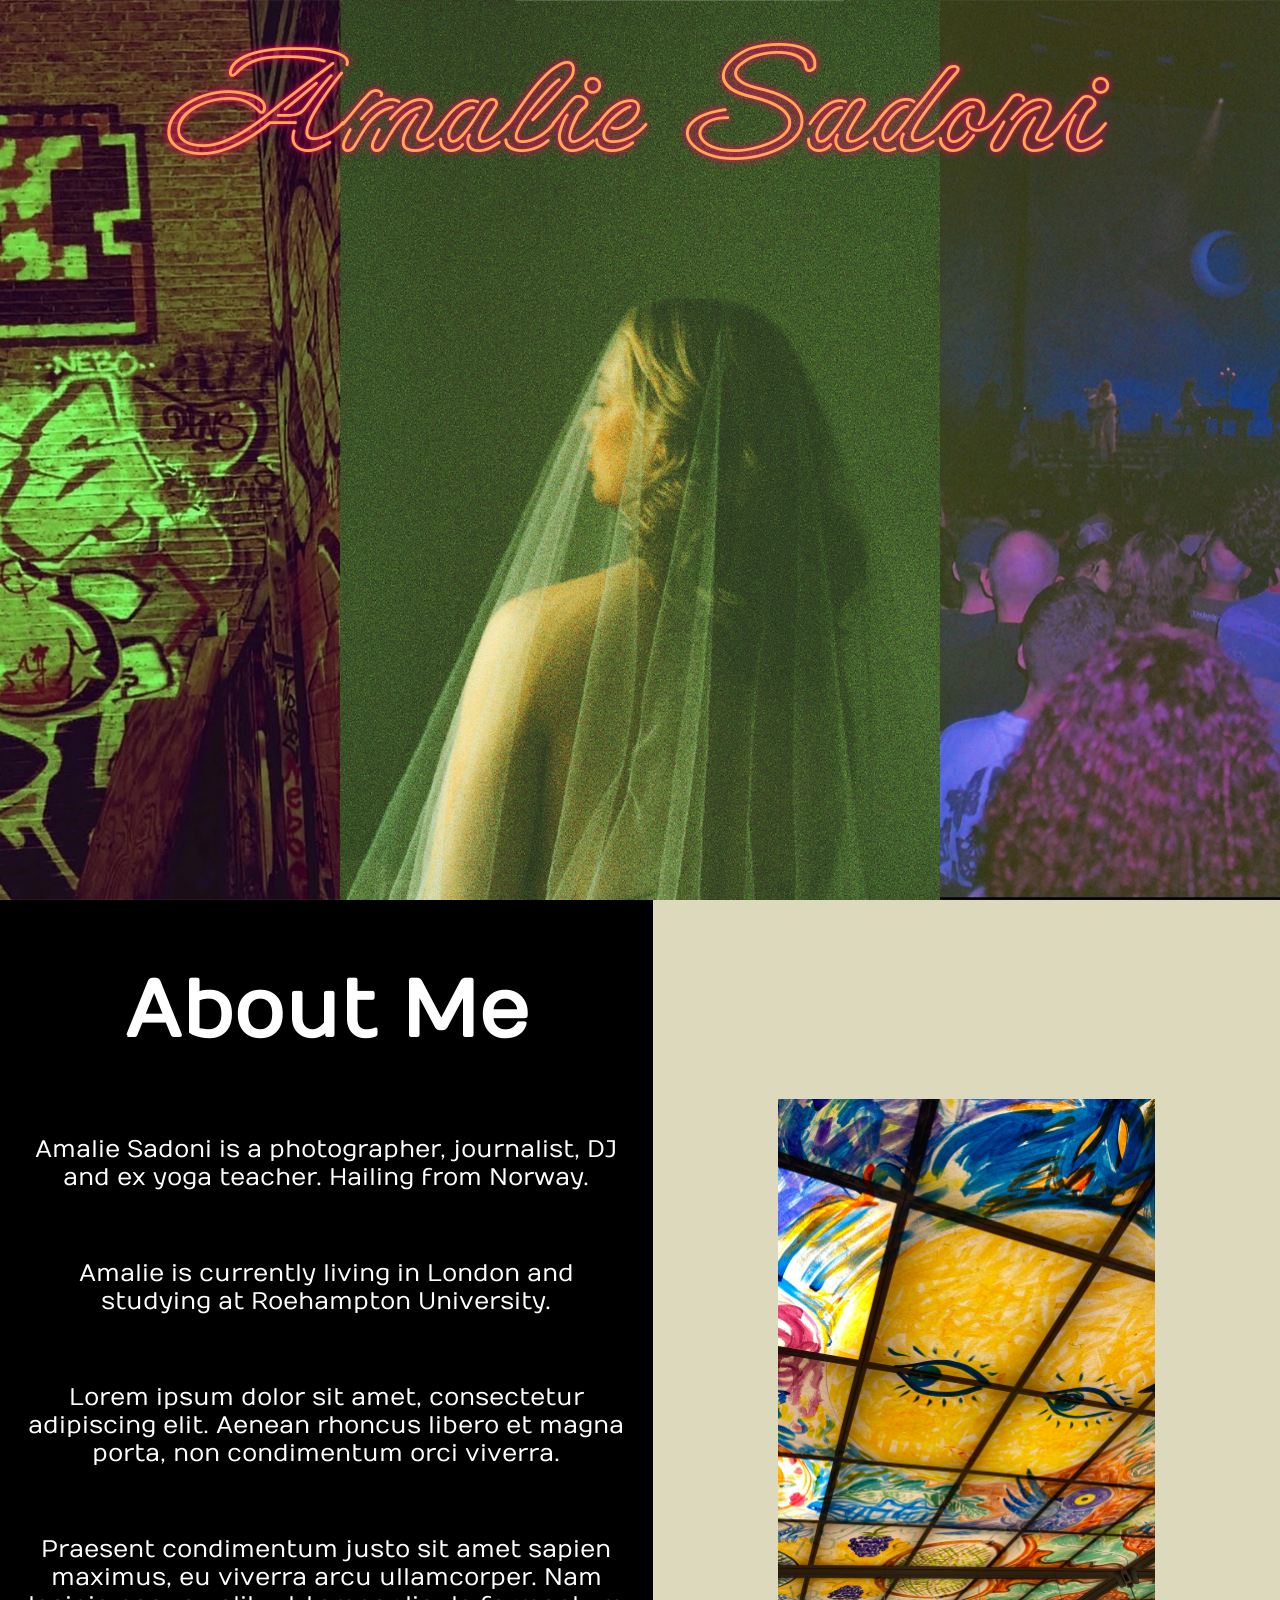
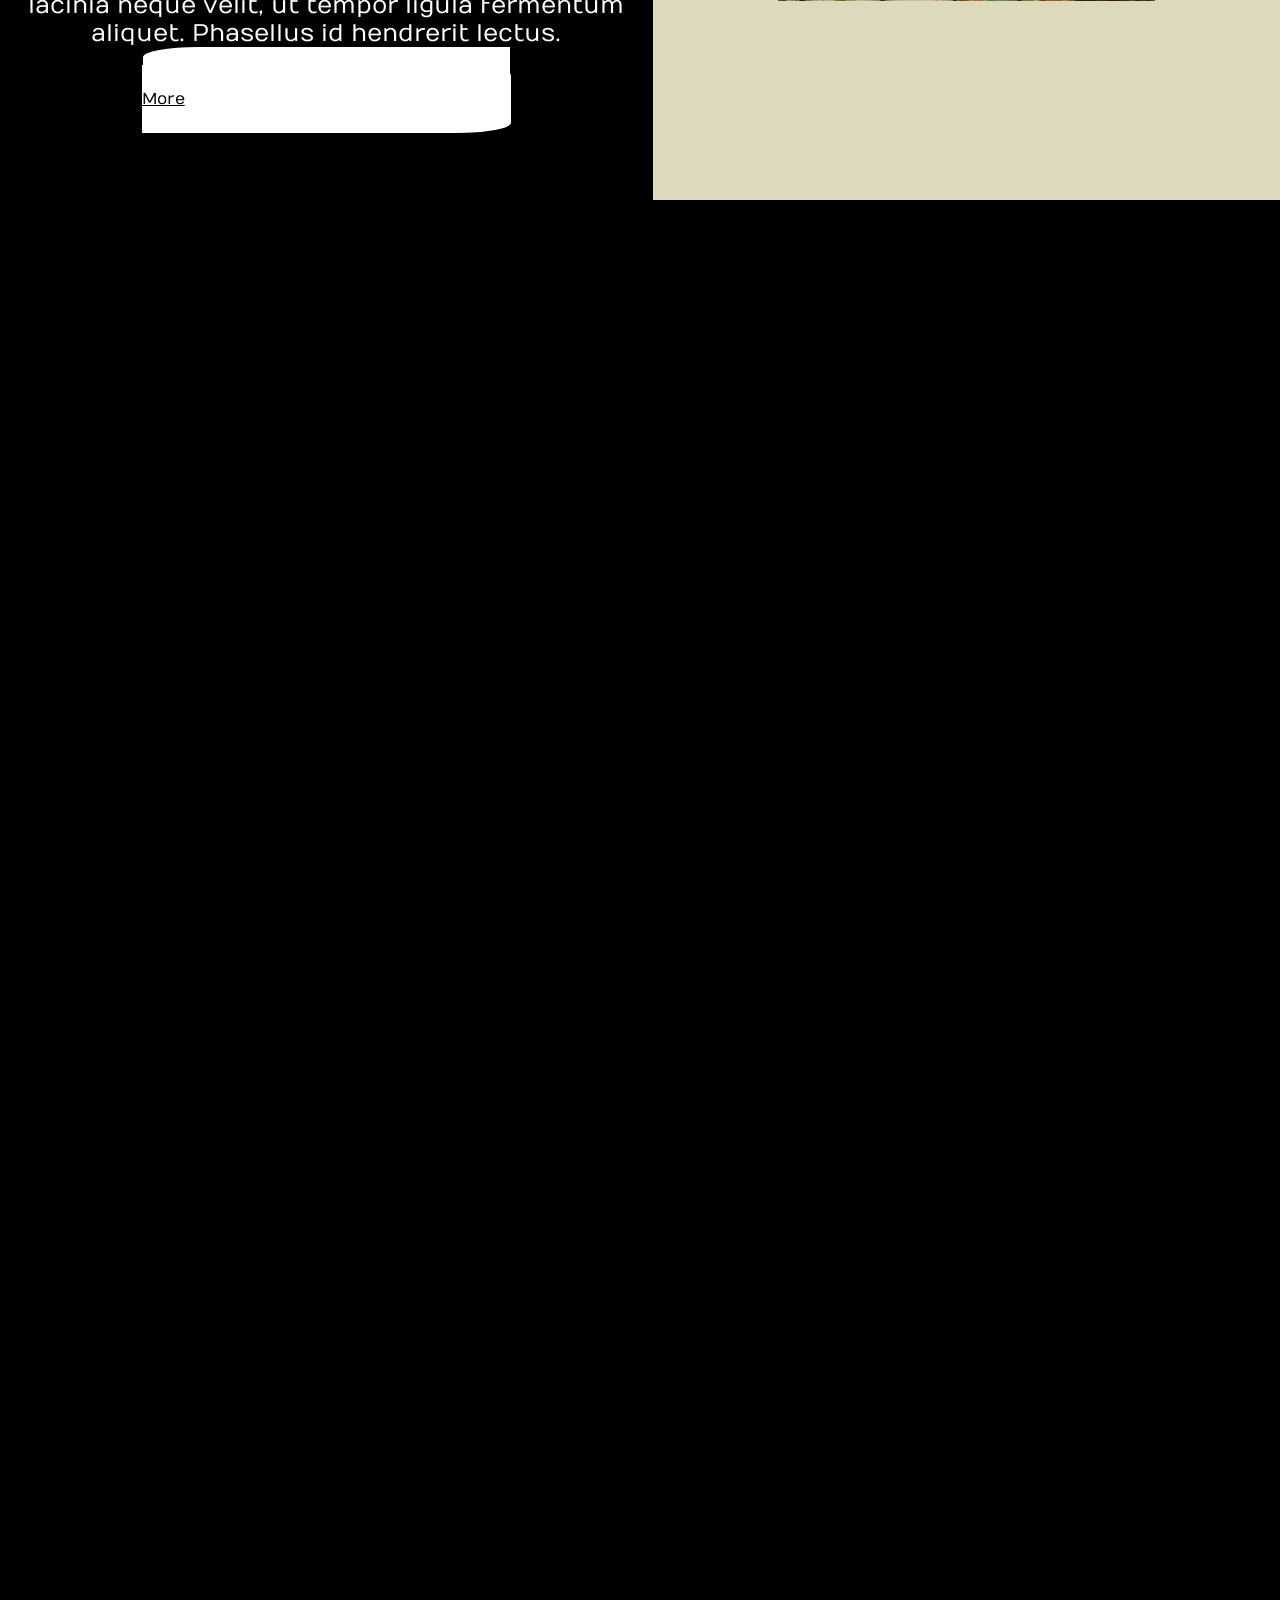
==== index.html @ 9dbdd874 "Added about me section and made changes to main splash." ====
<!DOCTYPE html>
<html lang="en">
  <head>
    <meta charset="UTF-8" />
    <meta name="viewport" content="width=device-width, initial-scale=1.0" />
    <link href="stylesheet.css" rel="stylesheet" />
    <title>Amalie Sadoni</title>
    <link rel="icon" type="image/x-icon" href="/Media/Small Asterisk.ico" />

    <!-- Google Font Imports-->
    <link rel="preconnect" href="https://fonts.googleapis.com">
    <link rel="preconnect" href="https://fonts.gstatic.com" crossorigin>
    <link href="https://fonts.googleapis.com/css2?family=Neonderthaw&display=swap" rel="stylesheet">
    <link rel="preconnect" href="https://fonts.googleapis.com">
    <link rel="preconnect" href="https://fonts.gstatic.com" crossorigin>
    <link href="https://fonts.googleapis.com/css2?family=Numans&display=swap" rel="stylesheet">
  
  </head>

  <body>

    <!--Splash-->
    <div class="section" id="Splash">
        <h1 class="neonderthaw-regular neon">Amalie Sadoni</h1>
    </div>


    <!--About Me-->
    <div class="section section-grid" id="About Me">
      <div class="section-text">
        <h2>About Me</h2>
        <br>
        <p>Amalie Sadoni is a photographer, journalist, DJ and ex yoga teacher. Hailing from Norway.</p>
        <br>
        <p>Amalie is currently living in London and studying at Roehampton University.</p>
        <br>
        <p>Lorem ipsum dolor sit amet, consectetur adipiscing elit. Aenean rhoncus libero et magna porta, non condimentum orci viverra.</p>
        <br>
        <p>Praesent condimentum justo sit amet sapien maximus, eu viverra arcu ullamcorper. Nam lacinia neque velit, ut tempor ligula fermentum aliquet. Phasellus id hendrerit lectus.</p>
        <a class="button" href="">Read More</a>
      </div>

      <div class="section-image">
        <img src="Media/Moon Glass Window.jpeg">
      </div>
    </div>


    <!--Gallery-->
    <div class="section" id="Gallery">
      <h2></h2>
    </div>

    
    <!--Blog-->
    <div class="section" id="Blog">

    </div>


    <!--Footer-->
    <div class="footer" >

    </div>

  </body>
</html>
---- stylesheet.css ----
* {
    padding: 0px;
    margin: 0px;
    overflow-x: hidden;
    box-sizing: border-box;
    
    /* Delete comment for debug*/
    /*border: red 2px;
    border-style: solid; */
}

/* Google fonts */
.neonderthaw-regular {
  font-family: "Neonderthaw", cursive;
  font-weight: 400;
  font-style: normal;
}

.numans-regular {
  font-family: "Numans", sans-serif;
  font-weight: 400;
  font-style: normal;
}

.section {
    height: 100vh;
    width: 100%;
    background-color: #DDD9BD;
}

.neon {
  color: #FFAD4E;
  text-shadow: 0 0 3px #ff006f,
  0 0 10px #ff006f;
}

.neon-pink {
  color: #ff006f;
}

#Splash h1 {
  /* Clamp function syntax: Min size, preferred size, max size. +1 rem is so that it can be zoomed for accessability.*/
  font-size: clamp(80%, 10vw + 1rem, 95vw);
  text-wrap: wrap;
  text-align: center;
}

#Splash {
  display: grid;
  background-image: url(Media/Amalie\ Collage.png);
  background-repeat: repeat;
  background-position: center;
  background-size: cover;
}

#Avatar {
  display: block;
  width: 250px;
  height: auto;
  border: white;
  border-style: solid;
  border-radius: 100%;
  margin: auto;
  margin-top: 50px;
}

.links img {
  height: 10vh;
}

.links {
  display: flex;
  justify-content: space-around;
  flex-direction: row;
}

.section-grid {
  display: grid;
  grid-template-columns: 51% auto;
}

.section {
  background-color: #000;
  color: white;
  font-family: "Numans";
  text-align: center;
}

.section h2 {
  font-size: 5rem;
  margin: 10% 5% 5% 5%;
}

.section p {
  font-size: 1.5rem;
  margin: 25px;
}

.button {
  color: black;
  background-color: white;
  border-radius: 15%;
  border: white 10px;
  padding: 25px 50%;
}

.section-image {
  background-color: #DDD9BD;
  display: flex;
  justify-content: center;
  align-items: center;
}

.section-image img {
  width: 60%;
}
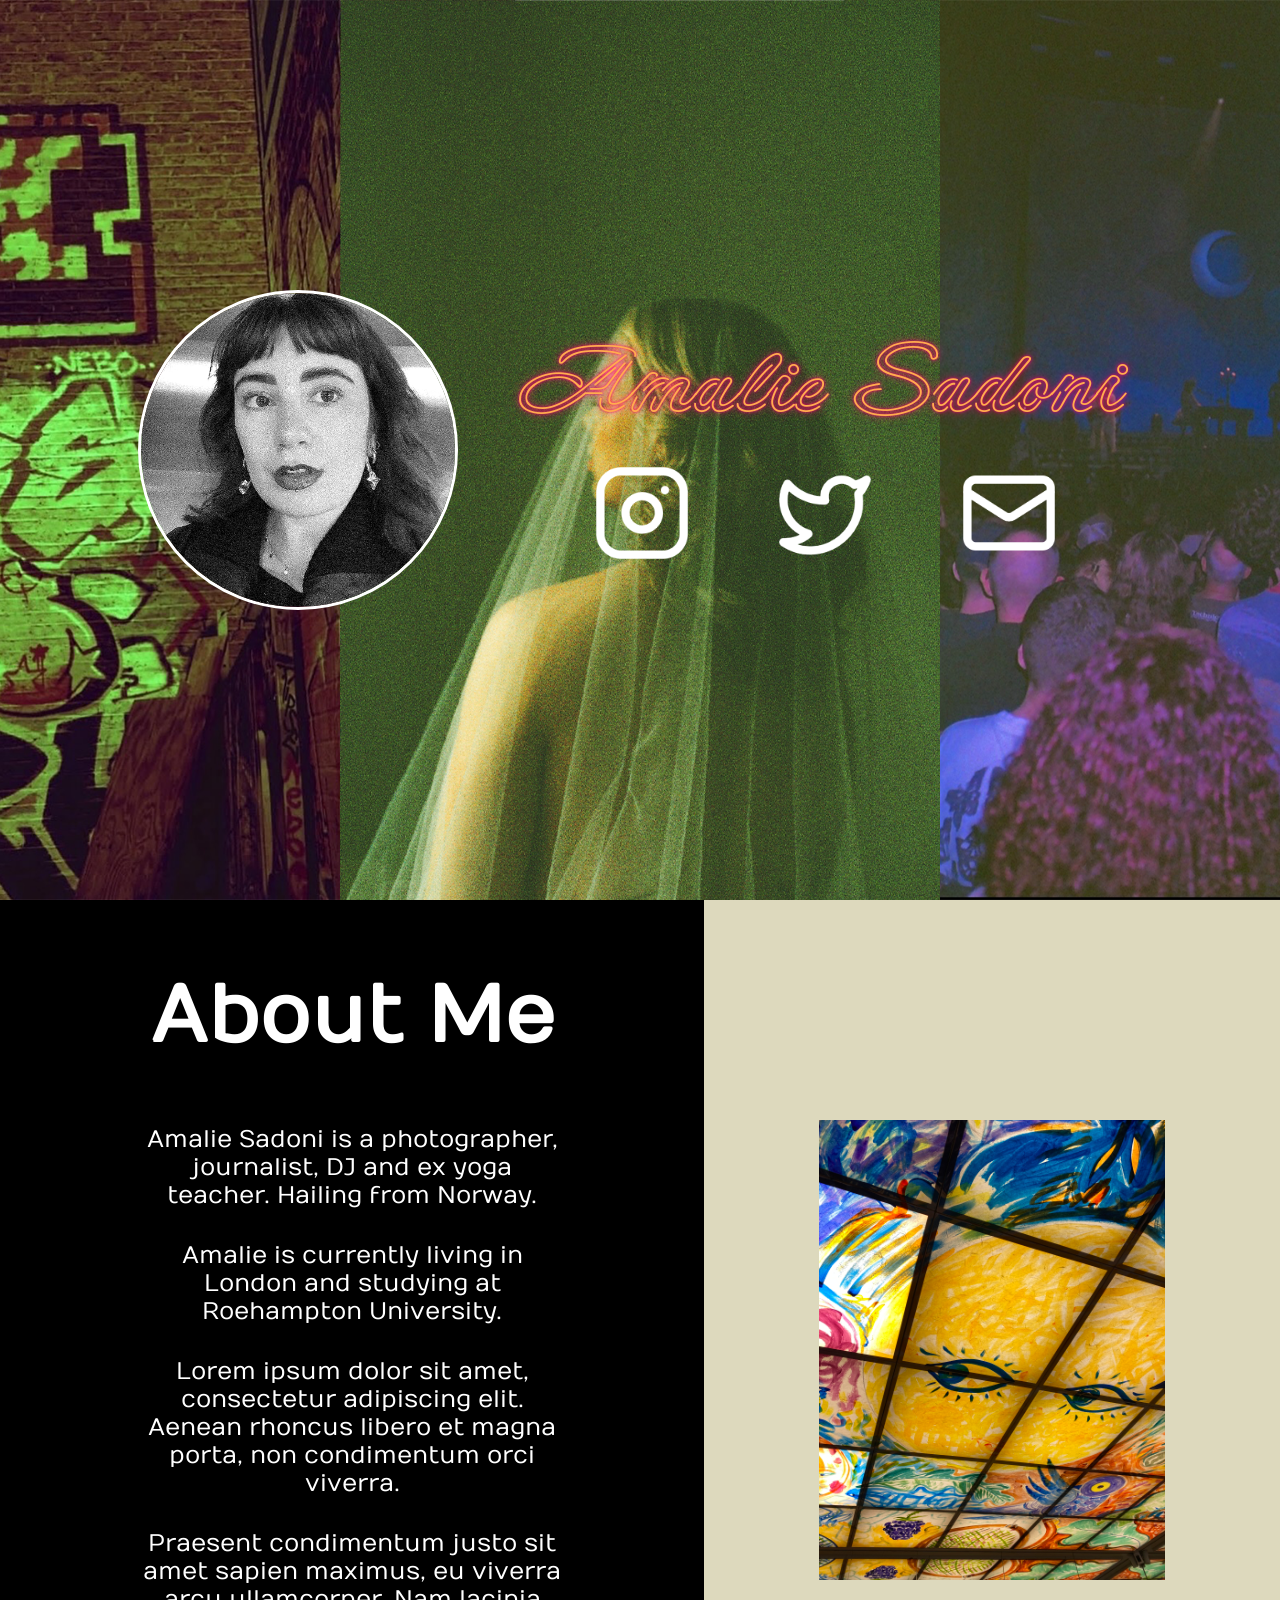
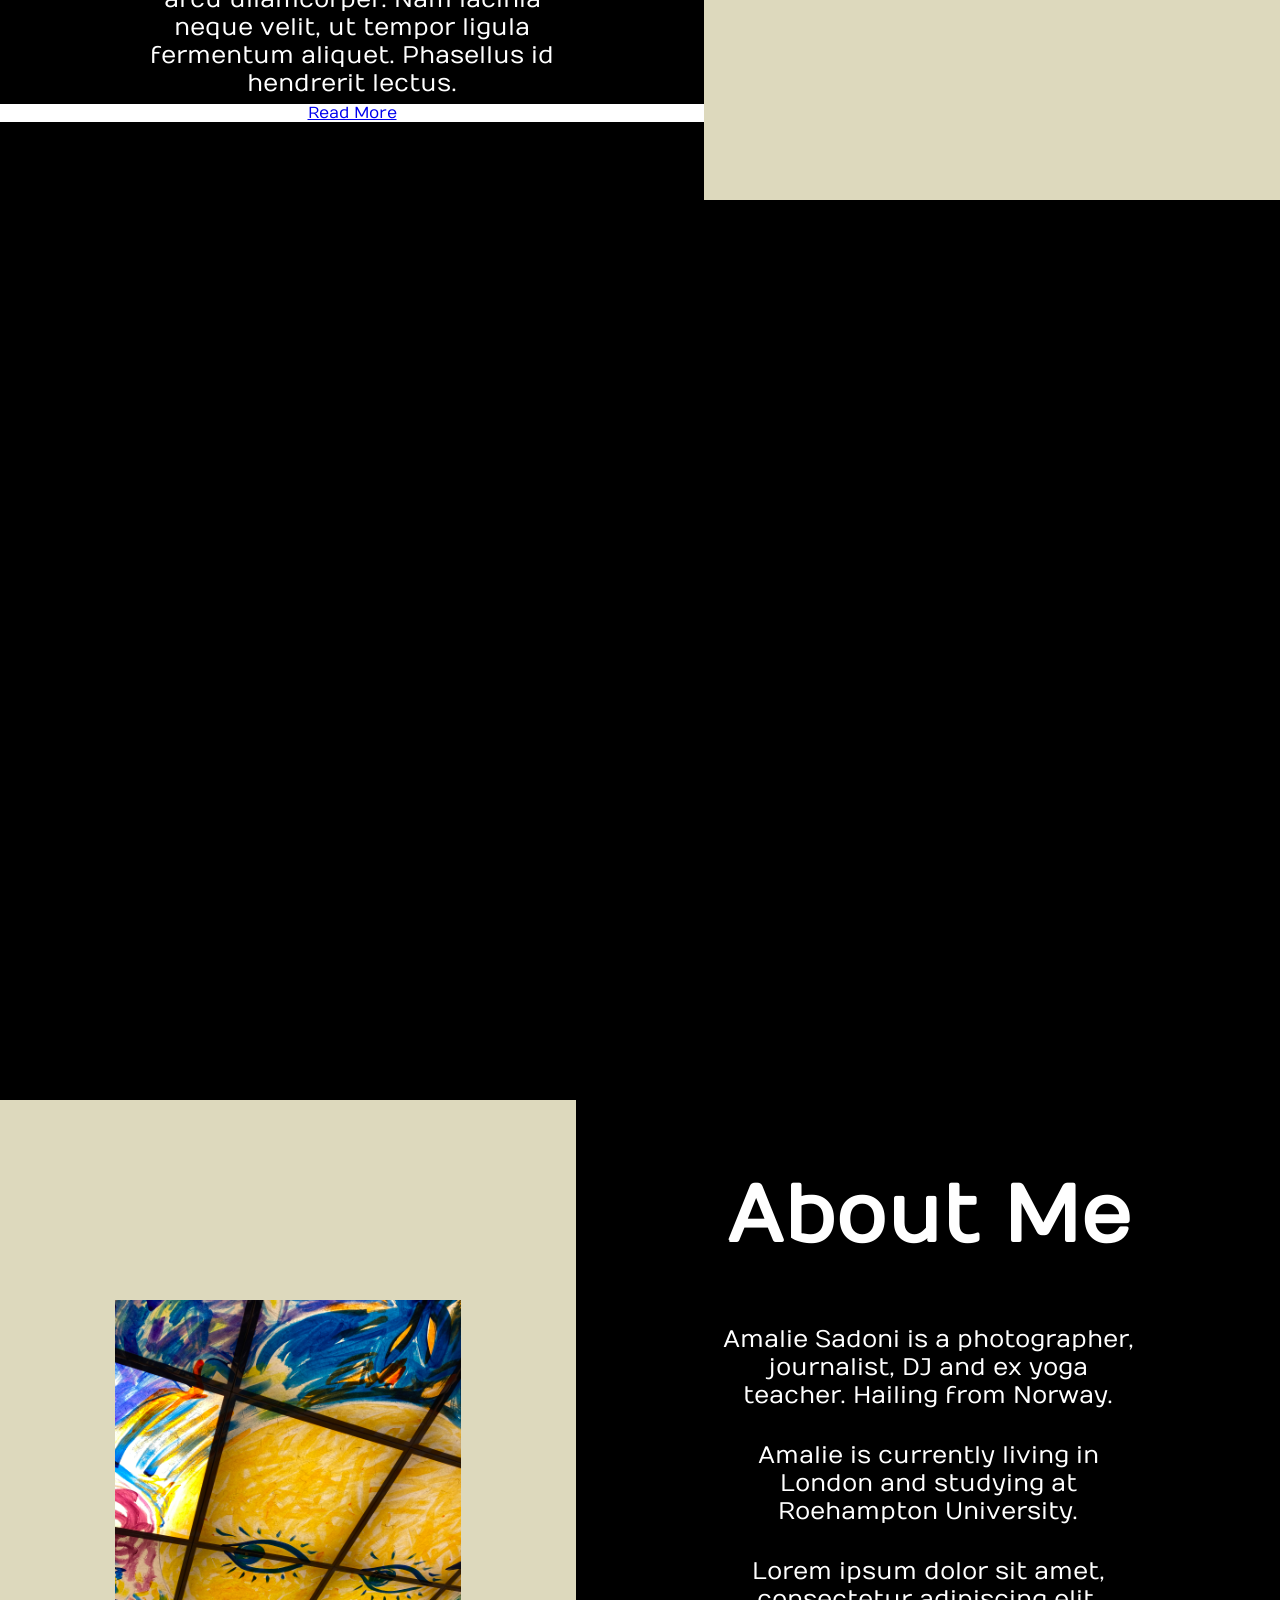
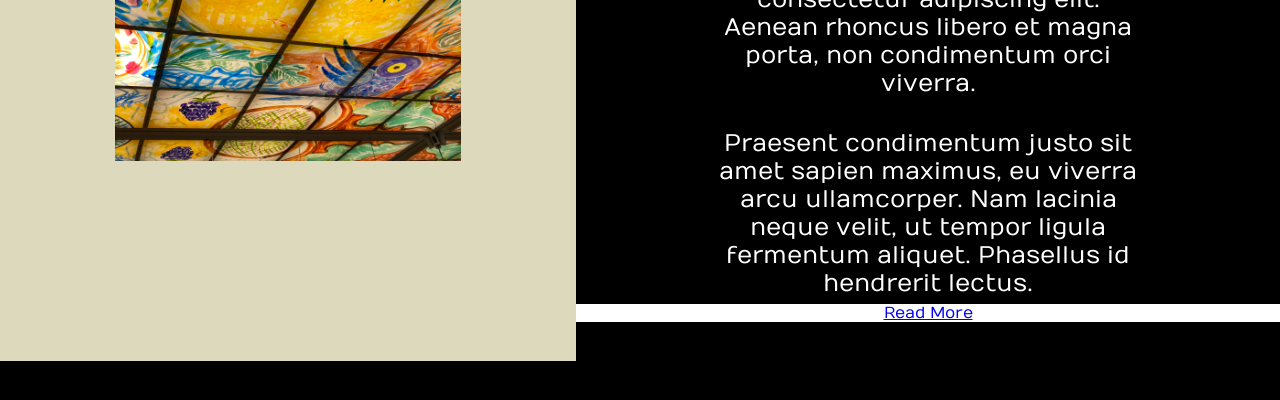
==== commit af7fa421: "Changed thingssss." ====
--- a/index.html
+++ b/index.html
@@ -21,12 +21,18 @@
 
     <!--Splash-->
     <div class="section" id="Splash">
+        <img src="Media/Amalie Avatar.png" id="Avatar">
         <h1 class="neonderthaw-regular neon">Amalie Sadoni</h1>
+        <div class="socials">
+          <img src="Media/icons/instagram.png">
+          <img src="Media/icons/twitter.png">
+          <img src="Media/icons/mail.png">
+        </div>
     </div>
 
 
     <!--About Me-->
-    <div class="section section-grid" id="About Me">
+    <div class="section section-grid" id="AboutMe">
       <div class="section-text">
         <h2>About Me</h2>
         <br>
@@ -37,7 +43,9 @@
         <p>Lorem ipsum dolor sit amet, consectetur adipiscing elit. Aenean rhoncus libero et magna porta, non condimentum orci viverra.</p>
         <br>
         <p>Praesent condimentum justo sit amet sapien maximus, eu viverra arcu ullamcorper. Nam lacinia neque velit, ut tempor ligula fermentum aliquet. Phasellus id hendrerit lectus.</p>
-        <a class="button" href="">Read More</a>
+        <div class="button">
+          <a href="aboutme.html">Read More</a>
+        </div>
       </div>
 
       <div class="section-image">
@@ -53,8 +61,23 @@
 
     
     <!--Blog-->
-    <div class="section" id="Blog">
-
+    <div class="section section-grid" id="Blog">
+      <div class="section-image">
+        <img src="Media/Moon Glass Window.jpeg">
+      </div>
+      <div class="section-text">
+        <h2>About Me</h2>
+        <br>
+        <p>Amalie Sadoni is a photographer, journalist, DJ and ex yoga teacher. Hailing from Norway.</p>
+        <br>
+        <p>Amalie is currently living in London and studying at Roehampton University.</p>
+        <br>
+        <p>Lorem ipsum dolor sit amet, consectetur adipiscing elit. Aenean rhoncus libero et magna porta, non condimentum orci viverra.</p>
+        <br>
+        <p>Praesent condimentum justo sit amet sapien maximus, eu viverra arcu ullamcorper. Nam lacinia neque velit, ut tempor ligula fermentum aliquet. Phasellus id hendrerit lectus.</p>
+        <div class="button">
+          <a href="aboutme.html">Read More</a>
+        </div>
     </div>
 
 
--- a/stylesheet.css
+++ b/stylesheet.css
@@ -6,9 +6,12 @@
     
     /* Delete comment for debug*/
     /*border: red 2px;
-    border-style: solid; */
+    border-style: solid;*/
 }
 
+body {
+  background-color: #DDD9BD;
+}
 /* Google fonts */
 .neonderthaw-regular {
   font-family: "Neonderthaw", cursive;
@@ -34,49 +37,56 @@
   0 0 10px #ff006f;
 }
 
-.neon-pink {
-  color: #ff006f;
+/*How to code this was genuinely the worst thing I've ever done it made me wanna cry omg LMFAO*/
+#Splash {
+  background-image: url(Media/Amalie\ Collage.png);
+  background-repeat: repeat;
+  background-position: center;
+  background-size: cover;
+  display: grid;
+  grid-template-columns: auto auto;
+  grid-template-rows: auto auto;
+  justify-content: center;
+  align-content: center;
 }
 
 #Splash h1 {
   /* Clamp function syntax: Min size, preferred size, max size. +1 rem is so that it can be zoomed for accessability.*/
-  font-size: clamp(80%, 10vw + 1rem, 95vw);
-  text-wrap: wrap;
+  font-size: clamp(80%, 6vw + 1rem, 95vw);
+  text-wrap: nowrap;
   text-align: center;
-}
-
-#Splash {
-  display: grid;
-  background-image: url(Media/Amalie\ Collage.png);
-  background-repeat: repeat;
-  background-position: center;
-  background-size: cover;
+  margin: auto;
+  padding: 0px 1rem;
 }
 
 #Avatar {
-  display: block;
-  width: 250px;
-  height: auto;
   border: white;
   border-style: solid;
   border-radius: 100%;
-  margin: auto;
-  margin-top: 50px;
+  width: 25vw;
+  grid-row-start: 1;
+  grid-row-end: 3;
+  margin-right: 50px;
 }
 
-.links img {
-  height: 10vh;
+.socials {
+  display: flex;
+  justify-content: space-evenly;
 }
 
-.links {
-  display: flex;
-  justify-content: space-around;
-  flex-direction: row;
+.socials img {
+  height: 100px;
+  width: auto; 
 }
 
-.section-grid {
+#AboutMe {
   display: grid;
-  grid-template-columns: 51% auto;
+  grid-template-columns: 55% auto;
+}
+
+#Blog {
+  display: grid;
+  grid-template-columns: auto 55%;
 }
 
 .section {
@@ -93,15 +103,13 @@
 
 .section p {
   font-size: 1.5rem;
-  margin: 25px;
+  margin: 1% 20%;
 }
 
 .button {
-  color: black;
+  color: #000;
   background-color: white;
-  border-radius: 15%;
   border: white 10px;
-  padding: 25px 50%;
 }
 
 .section-image {
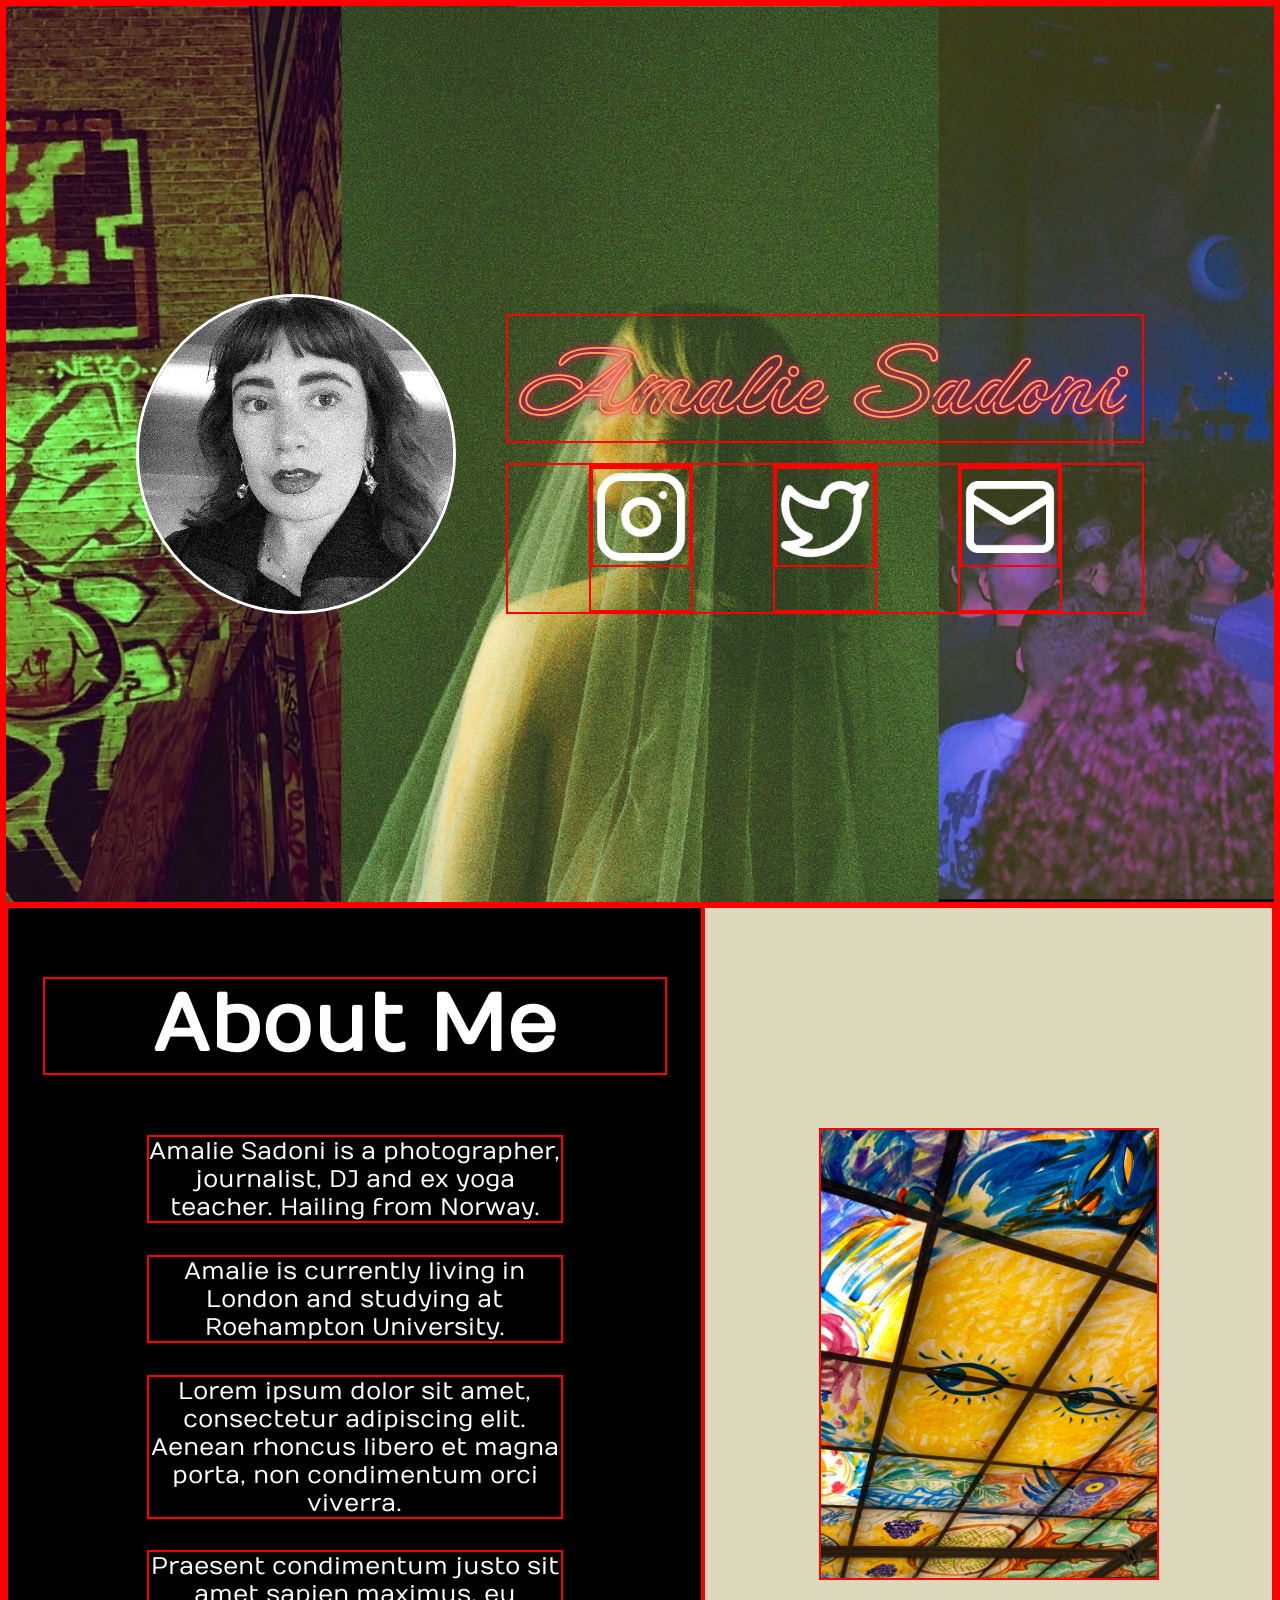
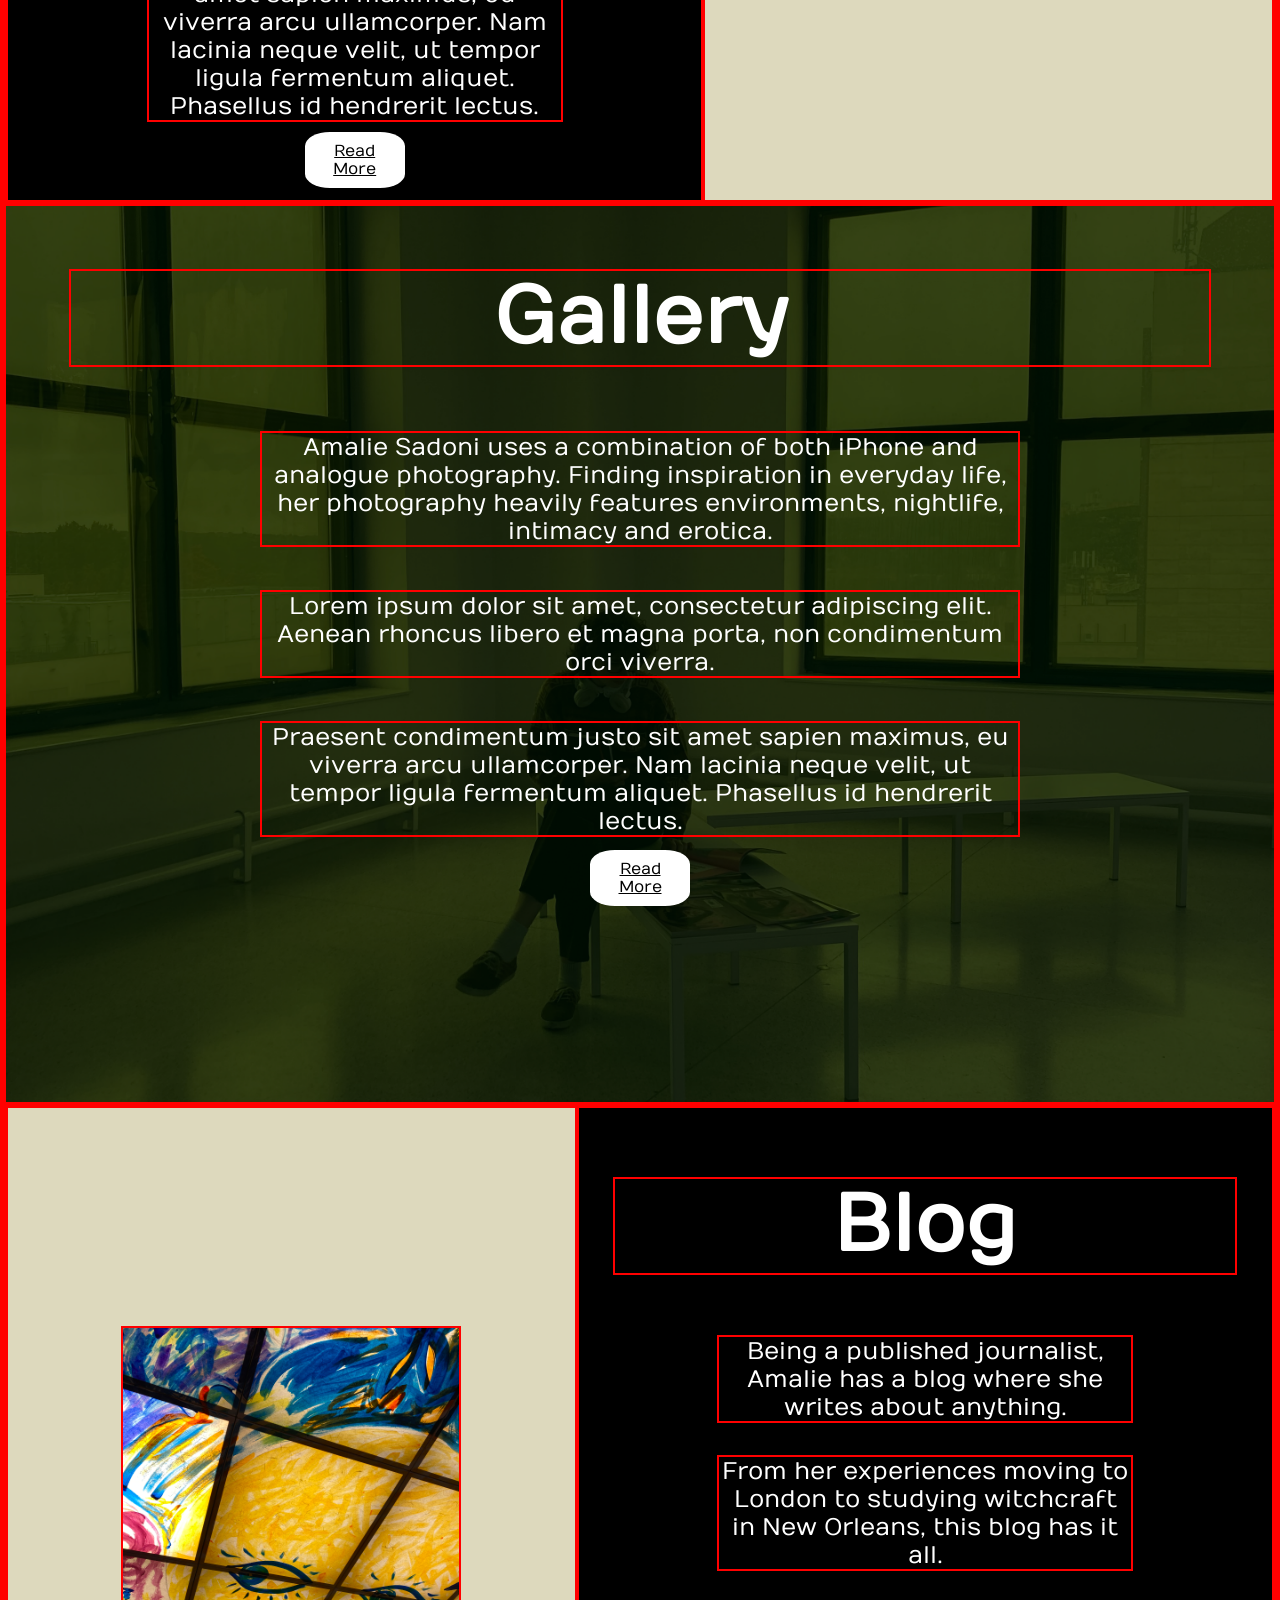
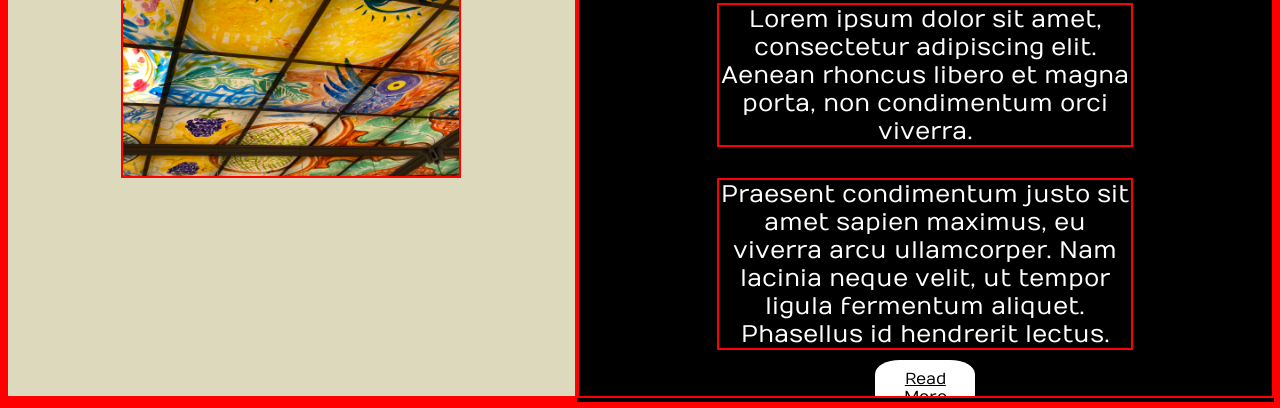
==== commit 8eb99ca4: "Added new pages." ====
--- a/index.html
+++ b/index.html
@@ -24,9 +24,9 @@
         <img src="Media/Amalie Avatar.png" id="Avatar">
         <h1 class="neonderthaw-regular neon">Amalie Sadoni</h1>
         <div class="socials">
-          <img src="Media/icons/instagram.png">
-          <img src="Media/icons/twitter.png">
-          <img src="Media/icons/mail.png">
+          <a href="https://www.instagram.com/zenklubben/" target="_blank"><img src="Media/icons/instagram.png"></a>
+          <a href="https://x.com/zenklubben" target="_blank"><img src="Media/icons/twitter.png"></a>
+          <a href="mailto:notarealemail@gmail.com"><img src="Media/icons/mail.png"></a>
         </div>
     </div>
 
@@ -43,9 +43,7 @@
         <p>Lorem ipsum dolor sit amet, consectetur adipiscing elit. Aenean rhoncus libero et magna porta, non condimentum orci viverra.</p>
         <br>
         <p>Praesent condimentum justo sit amet sapien maximus, eu viverra arcu ullamcorper. Nam lacinia neque velit, ut tempor ligula fermentum aliquet. Phasellus id hendrerit lectus.</p>
-        <div class="button">
-          <a href="aboutme.html">Read More</a>
-        </div>
+        <a class="button" href="aboutme.html">Read More</a>        
       </div>
 
       <div class="section-image">
@@ -56,7 +54,13 @@
 
     <!--Gallery-->
     <div class="section" id="Gallery">
-      <h2></h2>
+      <h2>Gallery</h2>
+      <p>Amalie Sadoni uses a combination of both iPhone and analogue photography. Finding inspiration in everyday life, her photography heavily features environments, nightlife, intimacy and erotica.</p>
+      <br>
+      <p>Lorem ipsum dolor sit amet, consectetur adipiscing elit. Aenean rhoncus libero et magna porta, non condimentum orci viverra.</p>
+      <br>
+      <p>Praesent condimentum justo sit amet sapien maximus, eu viverra arcu ullamcorper. Nam lacinia neque velit, ut tempor ligula fermentum aliquet. Phasellus id hendrerit lectus.</p>
+          <a class="button" href="aboutme.html">Read More</a>
     </div>
 
     
@@ -66,18 +70,16 @@
         <img src="Media/Moon Glass Window.jpeg">
       </div>
       <div class="section-text">
-        <h2>About Me</h2>
+        <h2>Blog</h2>
         <br>
-        <p>Amalie Sadoni is a photographer, journalist, DJ and ex yoga teacher. Hailing from Norway.</p>
+        <p>Being a published journalist, Amalie has a blog where she writes about anything.</p>
         <br>
-        <p>Amalie is currently living in London and studying at Roehampton University.</p>
+        <p>From her experiences moving to London to studying witchcraft in New Orleans, this blog has it all.</p>
         <br>
         <p>Lorem ipsum dolor sit amet, consectetur adipiscing elit. Aenean rhoncus libero et magna porta, non condimentum orci viverra.</p>
         <br>
         <p>Praesent condimentum justo sit amet sapien maximus, eu viverra arcu ullamcorper. Nam lacinia neque velit, ut tempor ligula fermentum aliquet. Phasellus id hendrerit lectus.</p>
-        <div class="button">
-          <a href="aboutme.html">Read More</a>
-        </div>
+          <a class="button" href="aboutme.html">Read More</a>
     </div>
 
 
--- a/stylesheet.css
+++ b/stylesheet.css
@@ -5,8 +5,8 @@
     box-sizing: border-box;
     
     /* Delete comment for debug*/
-    /*border: red 2px;
-    border-style: solid;*/
+    border: red 2px;
+    border-style: solid;
 }
 
 body {
@@ -107,9 +107,22 @@
 }
 
 .button {
+  margin: 10px auto;
+  text-align: center;
+  padding: 10px;
+  display: block;
   color: #000;
   background-color: white;
   border: white 10px;
+  width: 100px;
+  border-radius: 25%;
+  justify-content: center;
+  align-items: center;
+}
+
+.button a {
+  color: #000;
+  text-decoration: none;
 }
 
 .section-image {
@@ -121,4 +134,15 @@
 
 .section-image img {
   width: 60%;
+}
+
+#Gallery {
+  background-image: url(Media/Gallery\ Background.png);
+  background-repeat: repeat;
+  background-position: center;
+  background-size: cover;
+}
+
+#Gallery h2 {
+  margin-top: 5%
 }
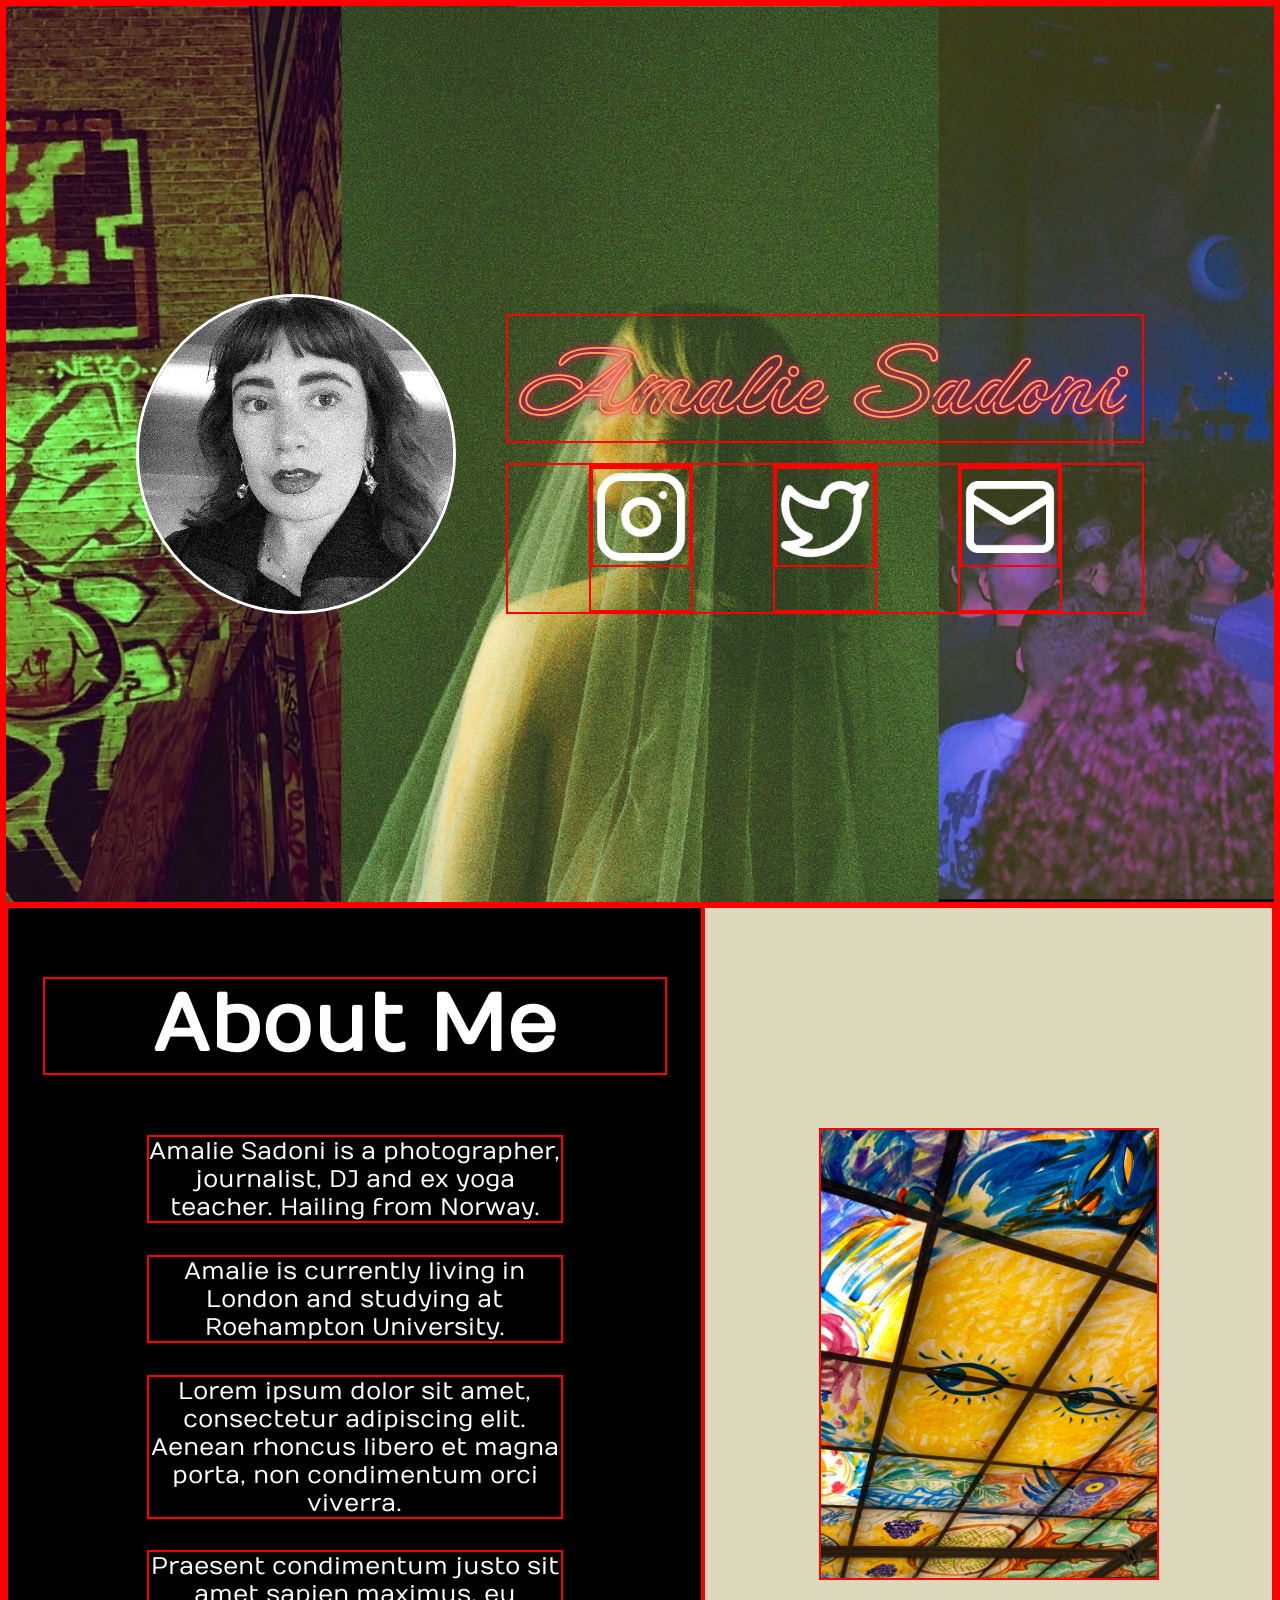
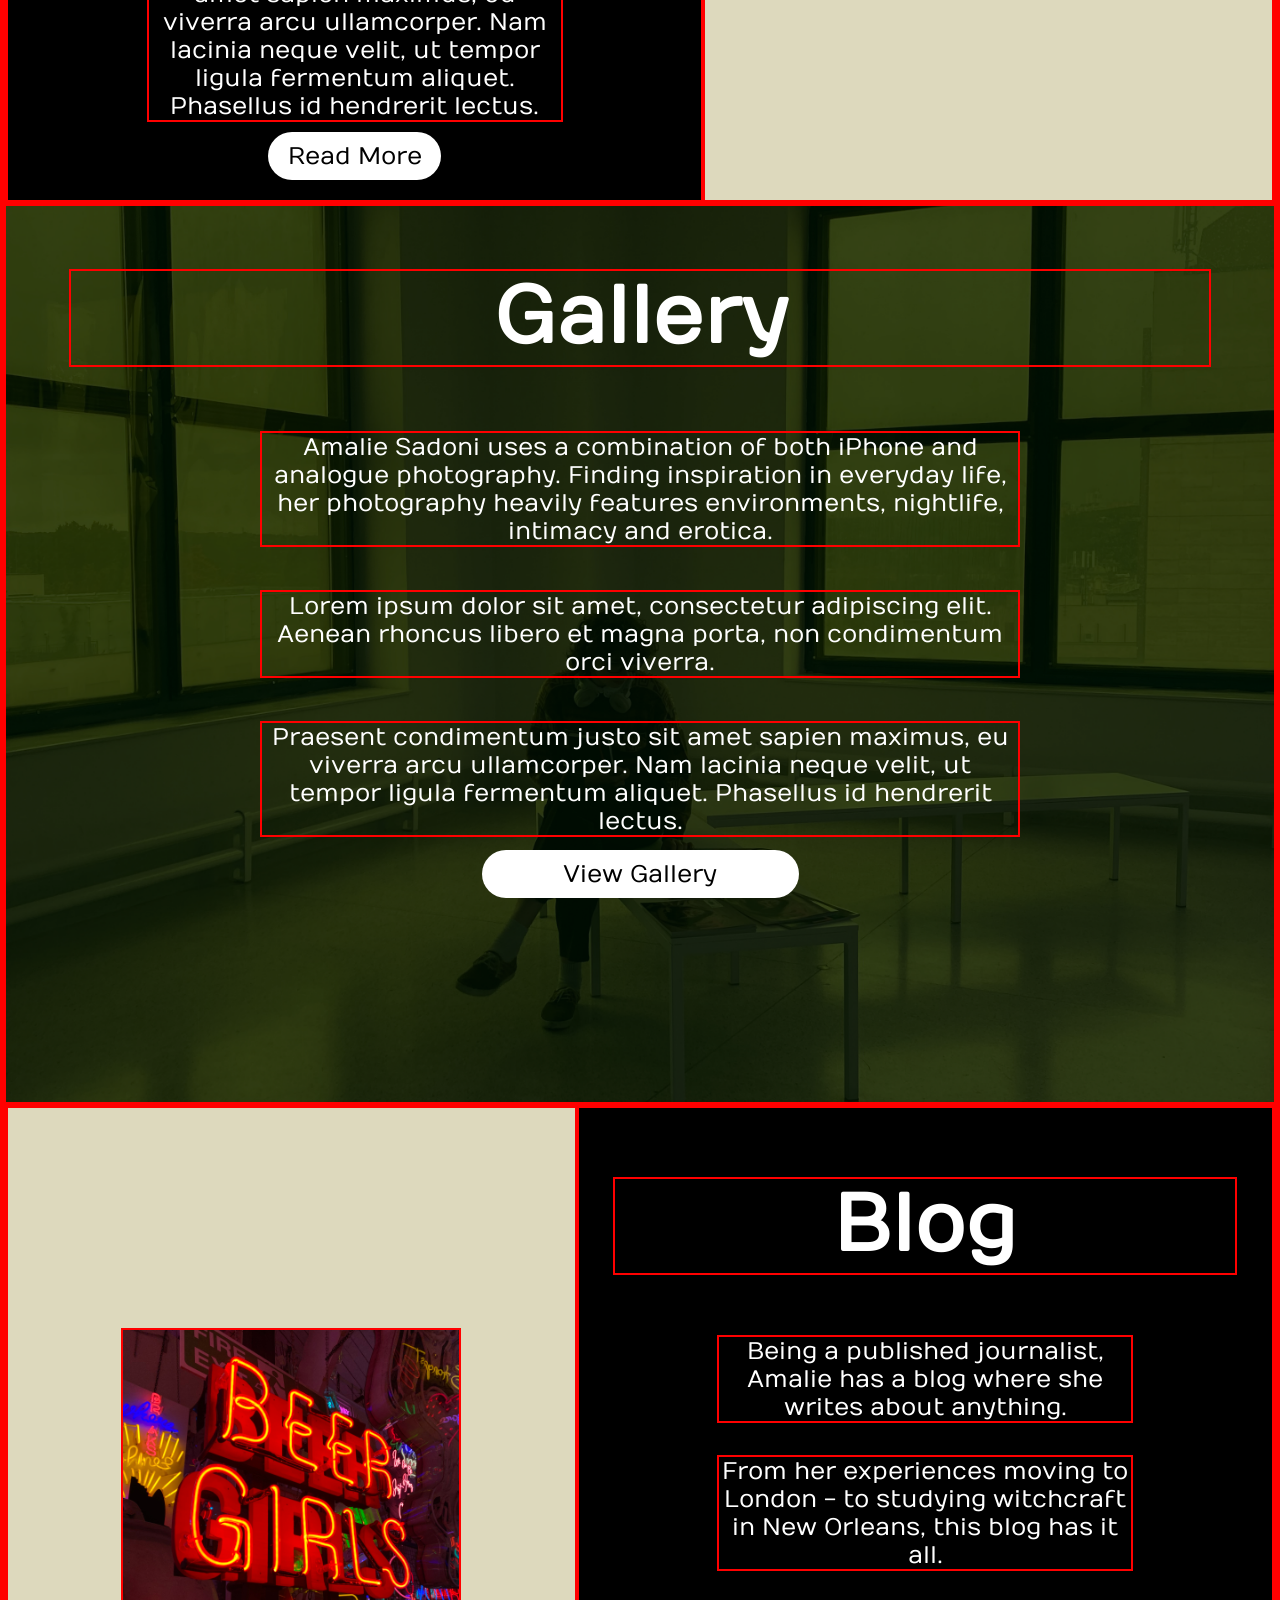
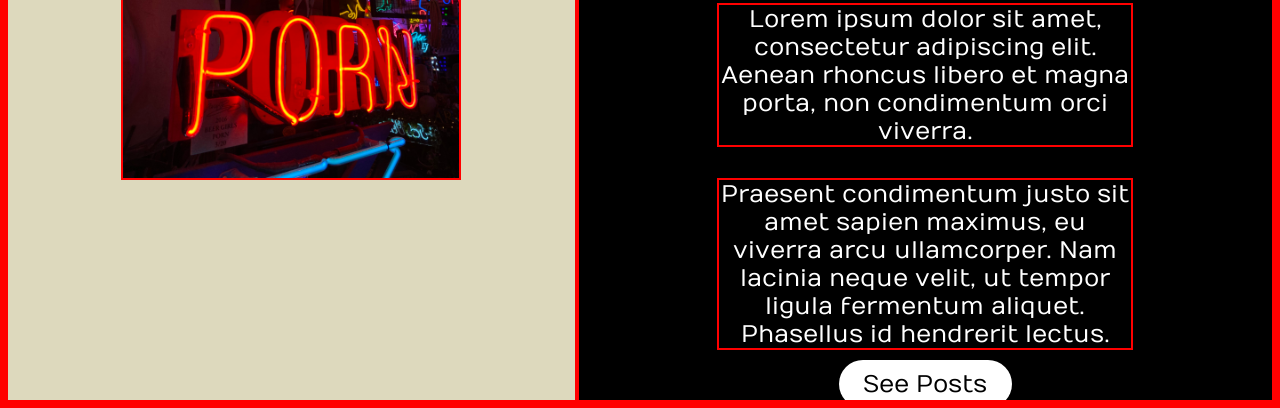
==== commit 6b6fbe0c: "Landing page is basically done." ====
--- a/index.html
+++ b/index.html
@@ -60,33 +60,26 @@
       <p>Lorem ipsum dolor sit amet, consectetur adipiscing elit. Aenean rhoncus libero et magna porta, non condimentum orci viverra.</p>
       <br>
       <p>Praesent condimentum justo sit amet sapien maximus, eu viverra arcu ullamcorper. Nam lacinia neque velit, ut tempor ligula fermentum aliquet. Phasellus id hendrerit lectus.</p>
-          <a class="button" href="aboutme.html">Read More</a>
+          <a class="button" href="gallery.html">View Gallery</a>
     </div>
 
     
     <!--Blog-->
     <div class="section section-grid" id="Blog">
       <div class="section-image">
-        <img src="Media/Moon Glass Window.jpeg">
+        <img src="Media/Beer Girls Porn.jpeg">
       </div>
       <div class="section-text">
         <h2>Blog</h2>
         <br>
         <p>Being a published journalist, Amalie has a blog where she writes about anything.</p>
         <br>
-        <p>From her experiences moving to London to studying witchcraft in New Orleans, this blog has it all.</p>
+        <p>From her experiences moving to London - to studying witchcraft in New Orleans, this blog has it all.</p>
         <br>
         <p>Lorem ipsum dolor sit amet, consectetur adipiscing elit. Aenean rhoncus libero et magna porta, non condimentum orci viverra.</p>
         <br>
         <p>Praesent condimentum justo sit amet sapien maximus, eu viverra arcu ullamcorper. Nam lacinia neque velit, ut tempor ligula fermentum aliquet. Phasellus id hendrerit lectus.</p>
-          <a class="button" href="aboutme.html">Read More</a>
+          <a class="button" href="blog.html">See Posts</a>
     </div>
 
-
-    <!--Footer-->
-    <div class="footer" >
-
-    </div>
-
-  </body>
 </html>
--- a/stylesheet.css
+++ b/stylesheet.css
@@ -114,15 +114,17 @@
   color: #000;
   background-color: white;
   border: white 10px;
-  width: 100px;
-  border-radius: 25%;
+  width: 25%;
+  border-radius: 50px;
   justify-content: center;
   align-items: center;
+  text-decoration: none;
+  font-size: 150%;
 }
 
-.button a {
-  color: #000;
-  text-decoration: none;
+.button:hover {
+  background-color: #DDD9BD;
+  transition-duration: 1s;
 }
 
 .section-image {
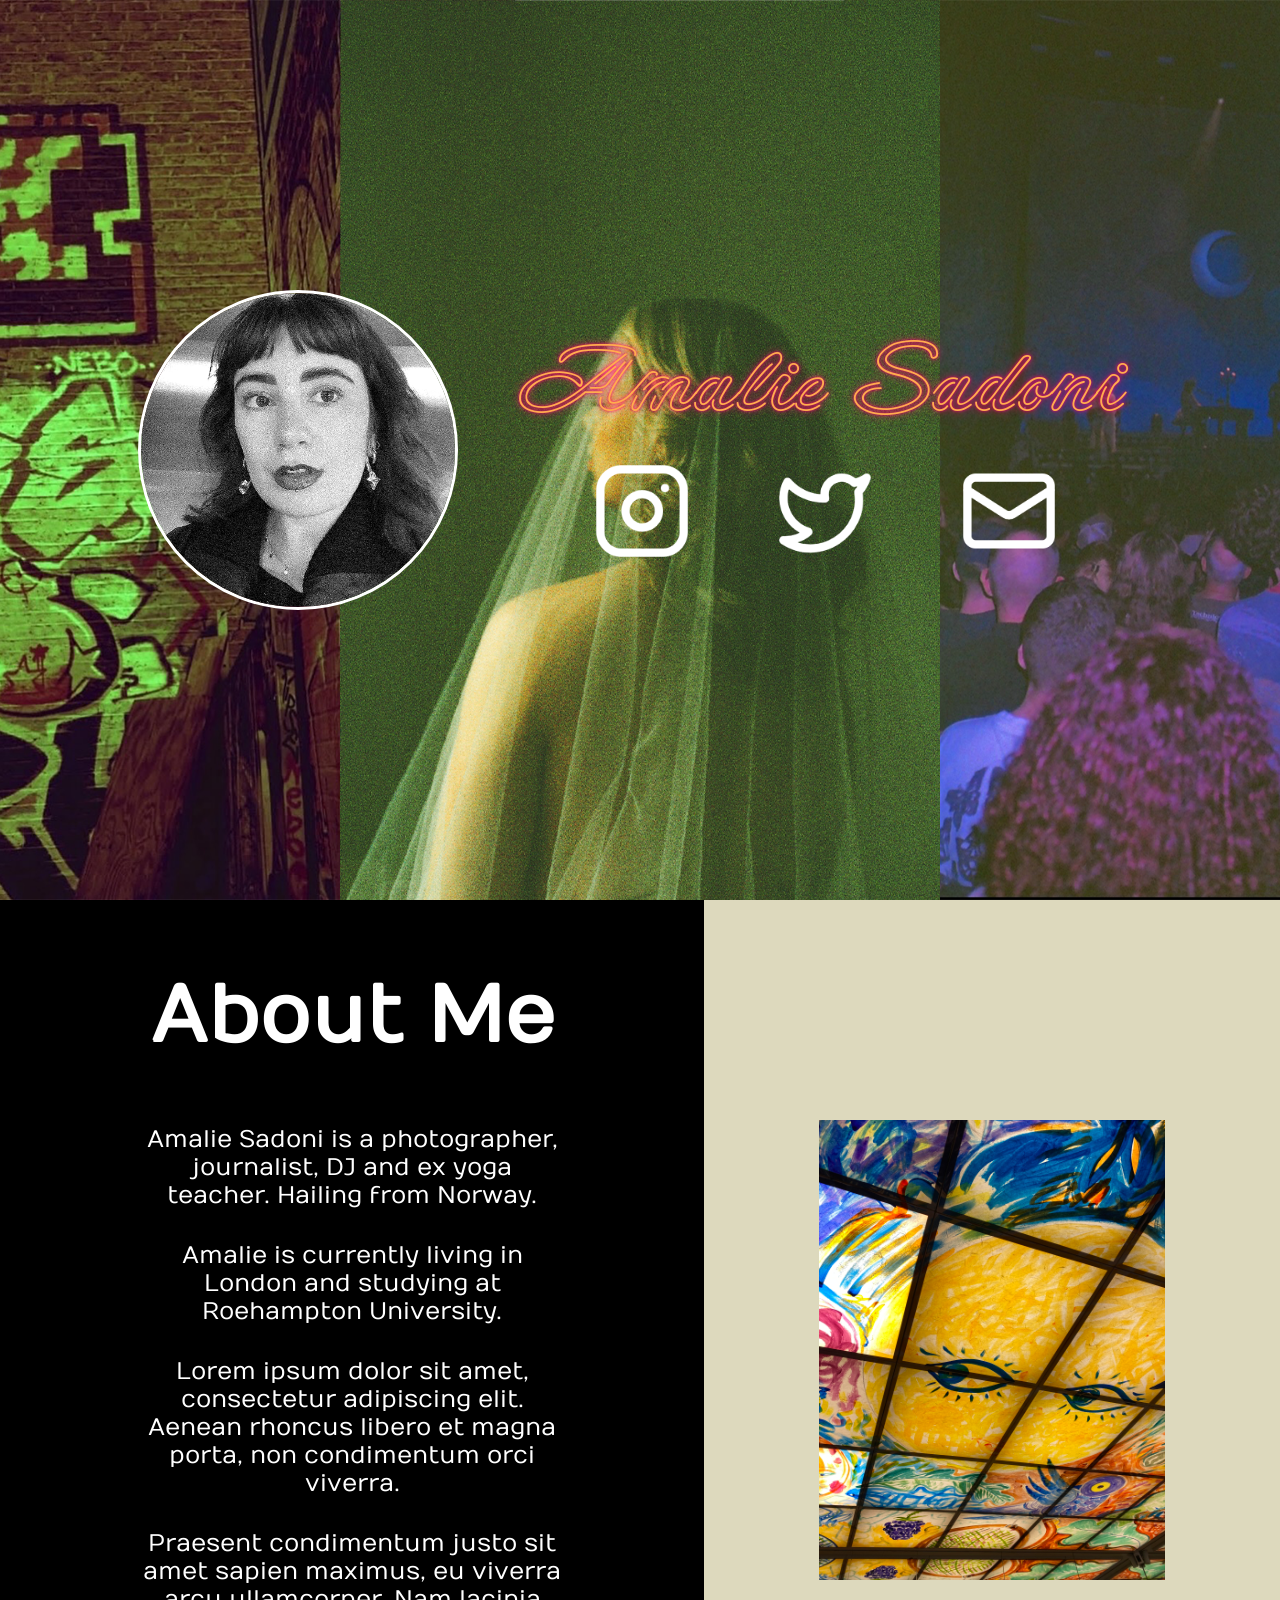
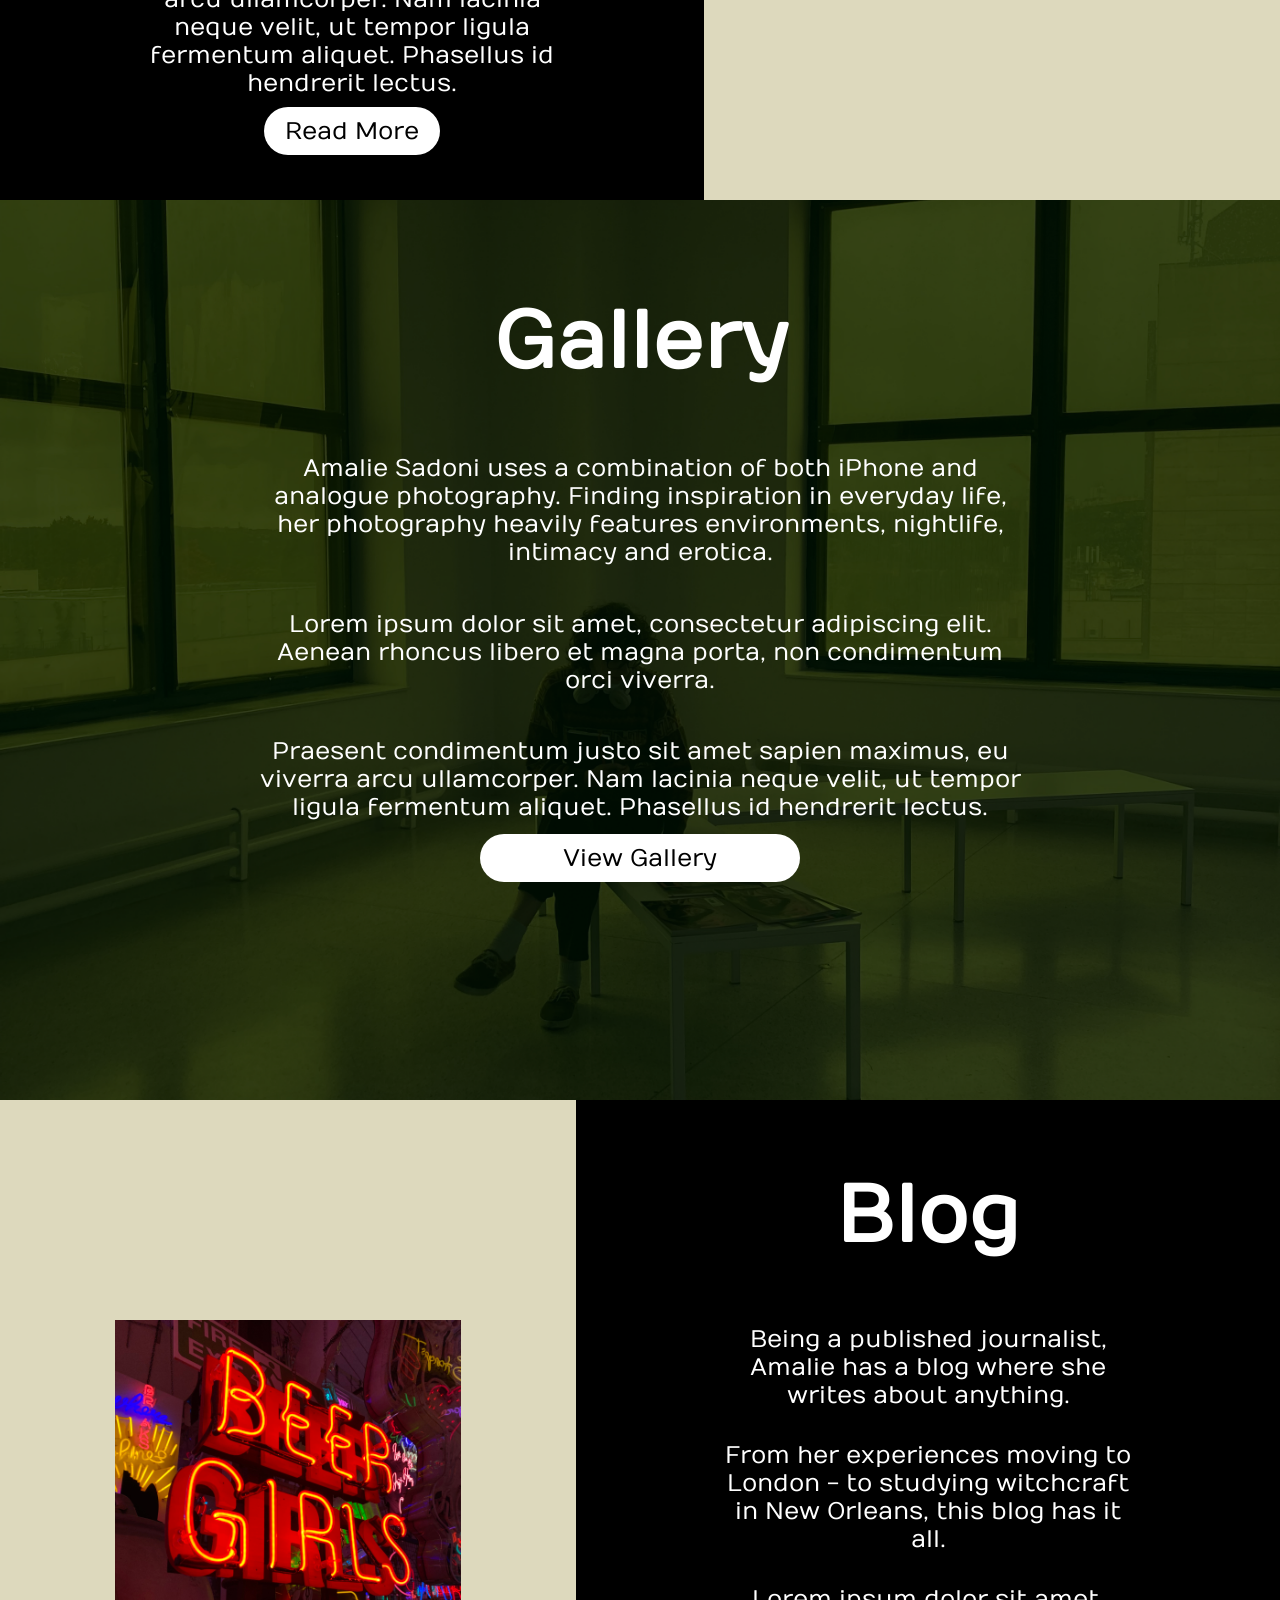
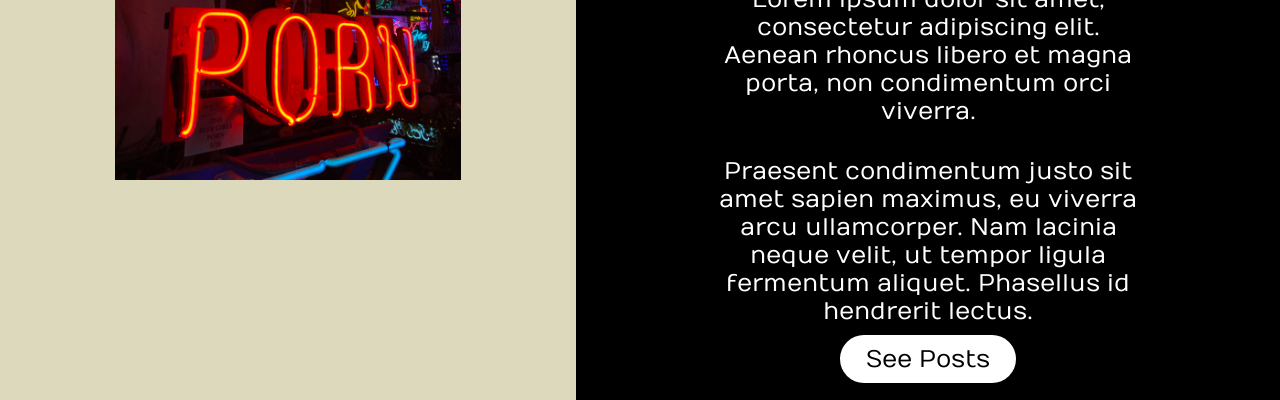
==== commit 8c537bf8: "I MADE IT RESPONSIVE YEAHHHHHH" ====
--- a/stylesheet.css
+++ b/stylesheet.css
@@ -1,3 +1,7 @@
+html {
+  scroll-behavior: smooth;
+}
+
 * {
     padding: 0px;
     margin: 0px;
@@ -5,8 +9,8 @@
     box-sizing: border-box;
     
     /* Delete comment for debug*/
-    border: red 2px;
-    border-style: solid;
+    /*border: red 2px;
+    border-style: solid;*/
 }
 
 body {
@@ -138,6 +142,11 @@
   width: 60%;
 }
 
+.section-text {
+  justify-content: center;
+  align-items: center;
+}
+
 #Gallery {
   background-image: url(Media/Gallery\ Background.png);
   background-repeat: repeat;
@@ -146,5 +155,31 @@
 }
 
 #Gallery h2 {
-  margin-top: 5%
+  margin-top: 7.5%
+}
+
+@media (max-width: 790px) {
+  
+  .section-image {
+    display: none;
+  }
+
+  #AboutMe {
+  display: grid;
+  grid-template-columns: 100%;
+  background-image: url(Media/Moon\ Glass\ Window\ Background.png);
+  background-repeat: repeat;
+  background-position: center;
+  background-size: cover;
+}
+
+  #Blog {
+  display: grid;
+  grid-template-columns: 100%;
+  background-image: url(Media//Beer\ Girls\ Porn\ Background.png);
+  background-repeat: repeat;
+  background-position: center;
+  background-size: cover;
+}
+
 }
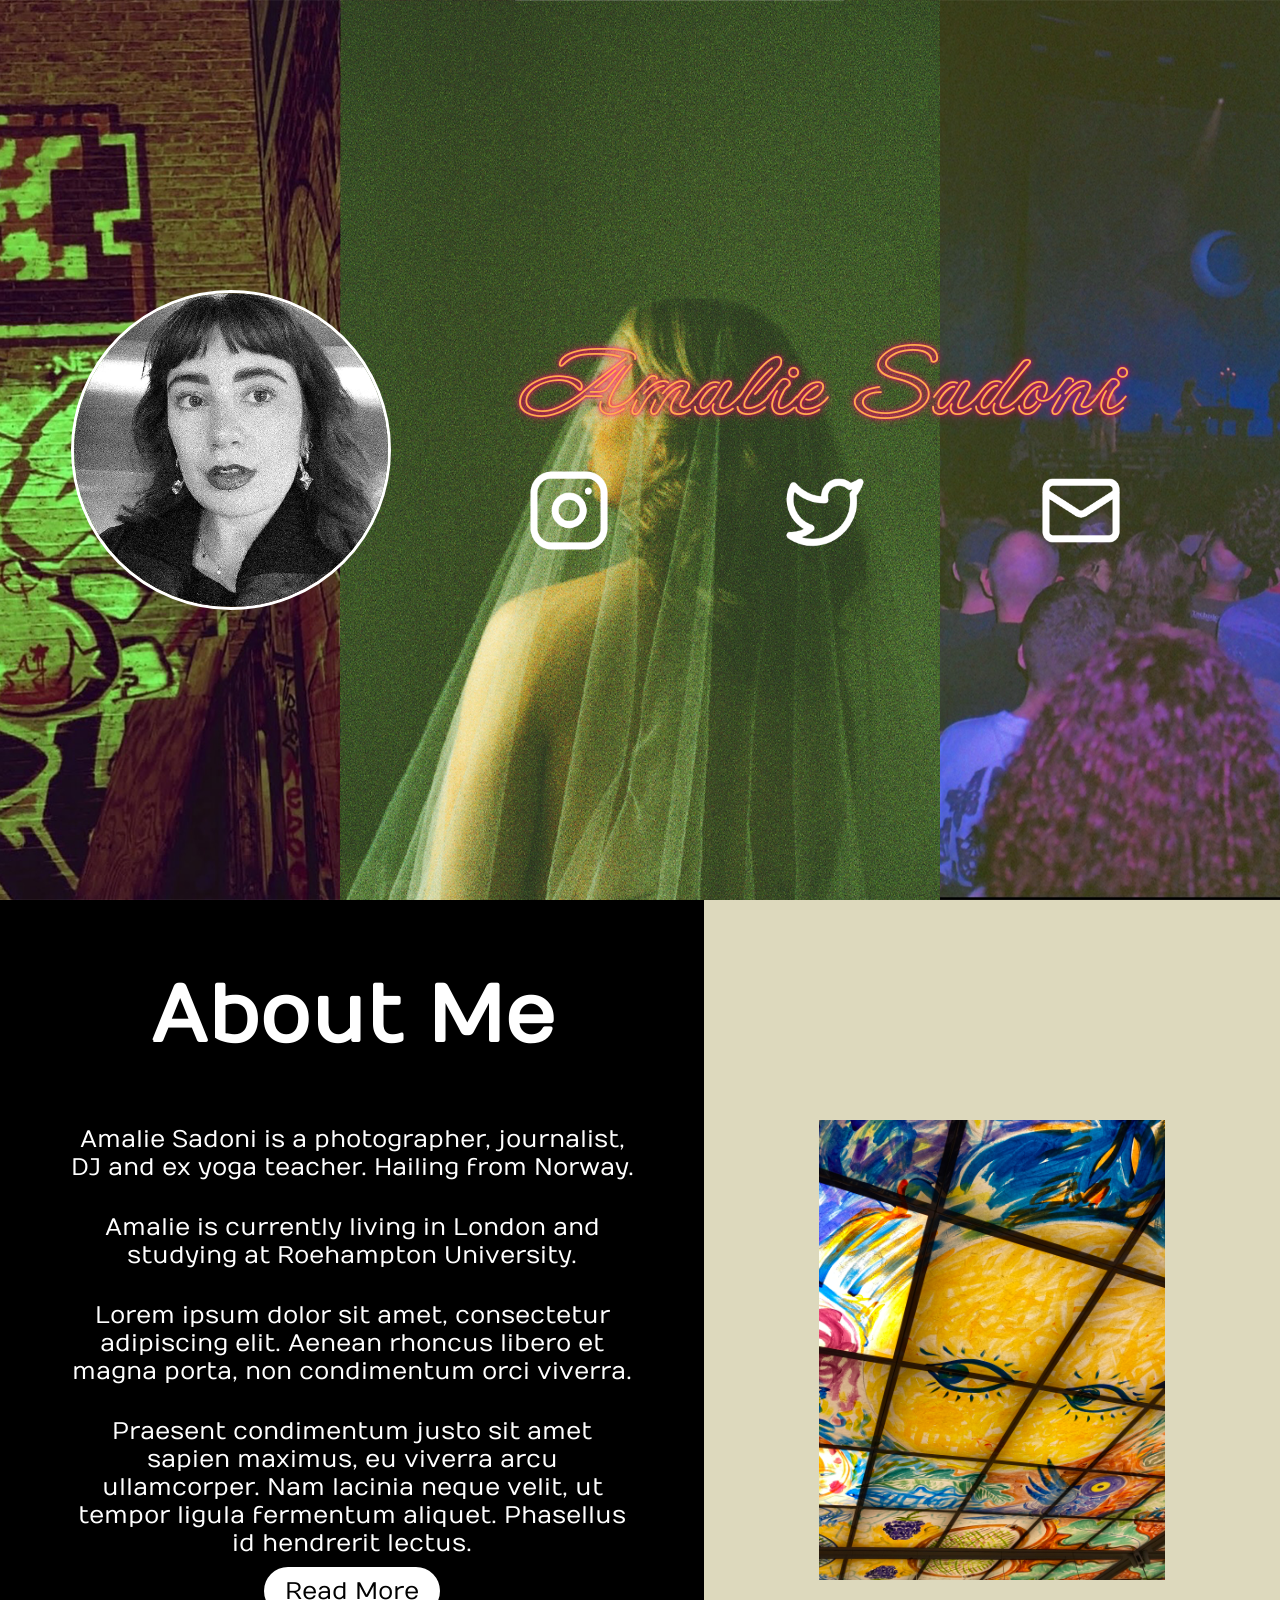
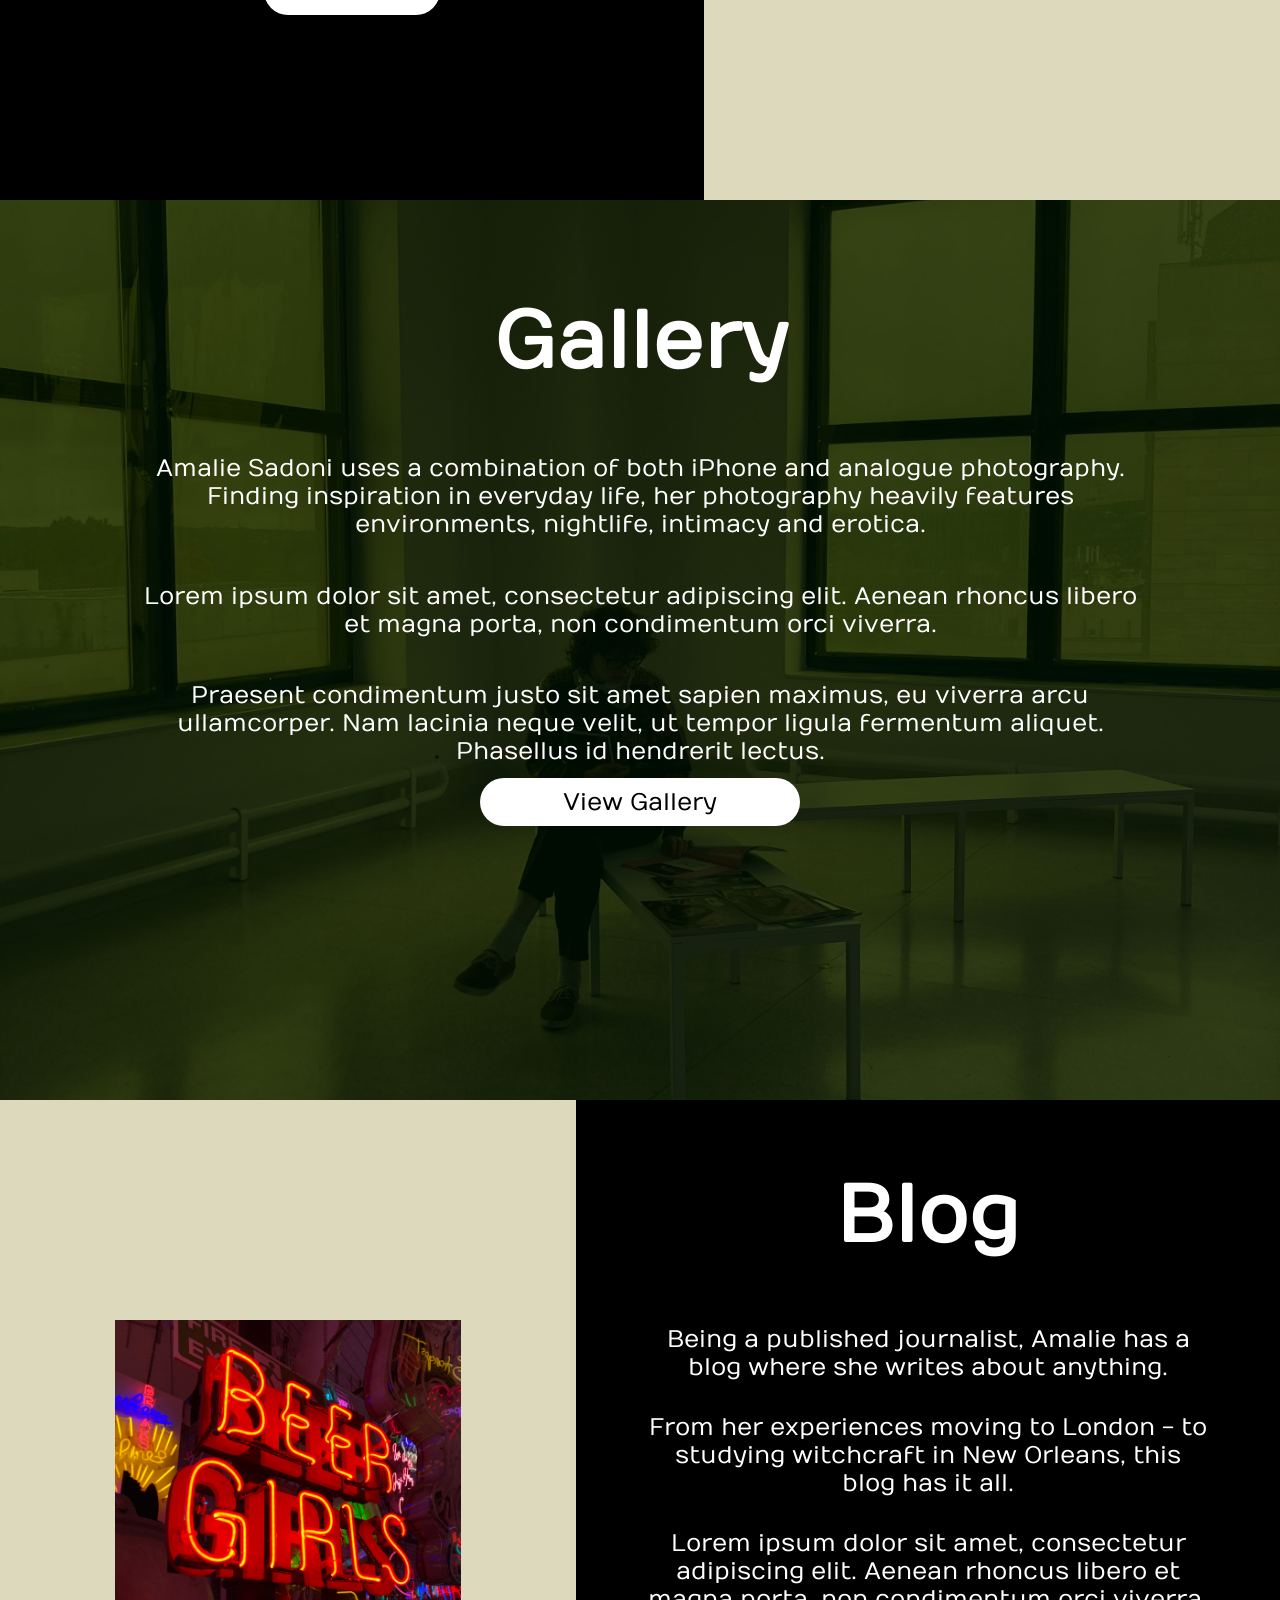
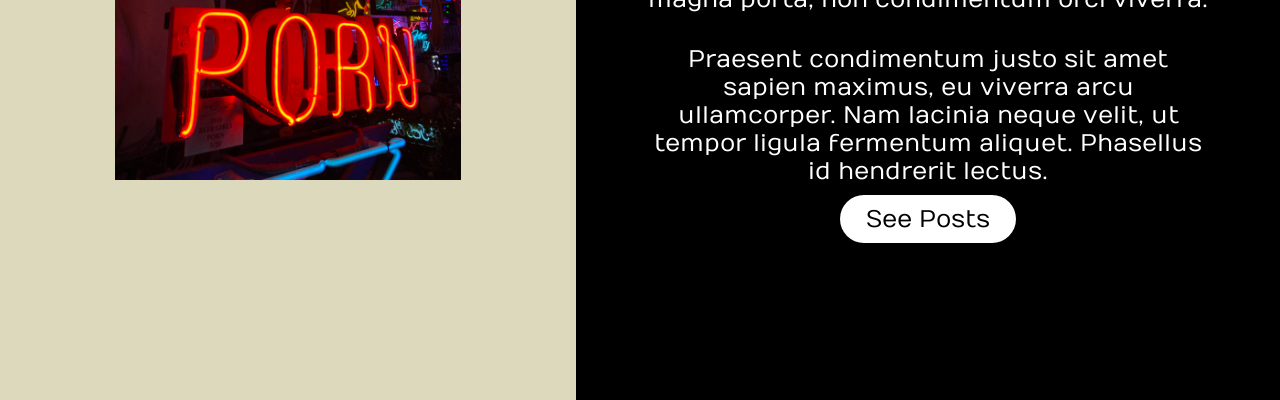
==== commit 05218cc0: "Added accessability changes." ====
--- a/index.html
+++ b/index.html
@@ -21,12 +21,12 @@
 
     <!--Splash-->
     <div class="section" id="Splash">
-        <img src="Media/Amalie Avatar.png" id="Avatar">
+        <img src="Media/Amalie Avatar.png" id="Avatar" alt="A selfie of Amalie Sadoni">
         <h1 class="neonderthaw-regular neon">Amalie Sadoni</h1>
         <div class="socials">
-          <a href="https://www.instagram.com/zenklubben/" target="_blank"><img src="Media/icons/instagram.png"></a>
-          <a href="https://x.com/zenklubben" target="_blank"><img src="Media/icons/twitter.png"></a>
-          <a href="mailto:notarealemail@gmail.com"><img src="Media/icons/mail.png"></a>
+          <a href="https://www.instagram.com/zenklubben/" target="_blank"><img src="Media/icons/instagram.png" alt="The instagram logo."></a>
+          <a href="https://x.com/zenklubben" target="_blank"><img src="Media/icons/twitter.png" alt="The twitter logo."></a>
+          <a href="mailto:notarealemail@gmail.com"><img src="Media/icons/mail.png" alt="A mail icon."></a>
         </div>
     </div>
 
@@ -47,7 +47,7 @@
       </div>
 
       <div class="section-image">
-        <img src="Media/Moon Glass Window.jpeg">
+        <img src="Media/Moon Glass Window.jpeg" alt="A window with paint on it depicting the sun with eyes.">
       </div>
     </div>
 
@@ -67,7 +67,7 @@
     <!--Blog-->
     <div class="section section-grid" id="Blog">
       <div class="section-image">
-        <img src="Media/Beer Girls Porn.jpeg">
+        <img src="Media/Beer Girls Porn.jpeg" alt="A neon sign that reads: Beer, Girls, Porn.">
       </div>
       <div class="section-text">
         <h2>Blog</h2>
--- a/stylesheet.css
+++ b/stylesheet.css
@@ -7,6 +7,7 @@
     margin: 0px;
     overflow-x: hidden;
     box-sizing: border-box;
+    font-family: "Numans";
     
     /* Delete comment for debug*/
     /*border: red 2px;
@@ -31,7 +32,7 @@
 
 .section {
     height: 100vh;
-    width: 100%;
+    width: 100vw;
     background-color: #DDD9BD;
 }
 
@@ -79,8 +80,8 @@
 }
 
 .socials img {
-  height: 100px;
-  width: auto; 
+  height: auto;
+  width: 33%; 
 }
 
 #AboutMe {
@@ -107,7 +108,7 @@
 
 .section p {
   font-size: 1.5rem;
-  margin: 1% 20%;
+  margin: 1% Min(10%, 20%);
 }
 
 .button {
@@ -155,10 +156,117 @@
 }
 
 #Gallery h2 {
-  margin-top: 7.5%
-}
-
-@media (max-width: 790px) {
+  margin-top: 7.5%;
+}
+
+.navbar {
+  width: 100vw;
+  height: 10vh;
+  background-color: #1E1E1E;
+}
+
+.navbar {
+  display: flex;
+  justify-content: space-evenly;
+  align-items: center;
+  text-decoration: none;
+}
+
+.navbar a,ul,li,h2 {
+  display: block;
+  text-decoration: none;
+}
+
+.navbar a {
+    color: white;
+    text-align: center;
+}
+
+.navbar h2 {
+  font-size: 50px;
+  text-wrap: nowrap;
+  padding: 10px;
+}
+
+.map {
+  width: 100%;
+  height: 500px;
+  float: right;
+}
+
+.grid {
+  display: grid;
+  grid-template-columns: 50% 50%;
+  justify-items: center;
+}
+
+.page-title {
+  text-align: center;
+  margin: 50px 0px 50px 0px;
+  font-size: 5rem;
+  text-decoration: underline;
+}
+
+p {
+  text-align: center;
+  margin: 10px;
+}
+
+.aboutme {
+  grid-row-end: span 2;
+}
+
+#disco {
+  width: 500px;
+}
+
+.gallery {
+  width: 100vw;
+  display: grid;
+  grid-template-columns: 25% 25% 25% 25%;
+  align-items: center;
+  justify-content: space-evenly;
+}
+
+/*Selects all img tags whos parent element has gallery class*/
+.gallery > img {
+  width: 100%;
+  height: auto;
+  padding: 5%;
+}
+
+.article-container {
+  width: 100vw;
+  display: flex;
+  flex-direction: column;
+  align-items: center;
+}
+
+.article {
+  display: grid;
+  grid-template-columns: auto auto;
+  color: white;
+  width: min(95%, 1000px);
+  height: auto;
+  background-color: #1E1E1E;
+  margin: 50px;
+  justify-content: center;
+  align-items: center;
+  overflow-y: hidden;
+  overflow-x: hidden;
+}
+
+.article > img {
+  width: 100%;
+}
+
+.article h2, h3, h4, p {
+  text-align: center;
+  margin: 10px;
+}
+
+
+@media (max-width: 800px) {
   
   .section-image {
     display: none;
@@ -182,4 +290,37 @@
   background-size: cover;
 }
 
+#Splash {
+  background-image: url(Media/Amalie\ Collage.png);
+  background-repeat: repeat;
+  background-position: center;
+  display: block;
+  background-size: cover;
+  justify-content: center;
+  align-content: center;
+}
+
+#Avatar {
+  border: white;
+  border-style: solid;
+  border-radius: 100%;
+  width: 60vw;
+  margin: auto;
+}
+
+#Splash h1 {
+  /* Clamp function syntax: Min size, preferred size, max size. +1 rem is so that it can be zoomed for accessability.*/
+  font-size: clamp( 1.8rem , 12vw + 1rem, 7.5rem);
+  text-wrap: wrap;
+  text-align: center;
+  margin: 50px 1%;
+  padding: 0px 1rem;
+}
+
+.gallery {
+  width: 100vw;
+  display: grid;
+  grid-template-columns: 1fr 1fr;
+}
+
 }
